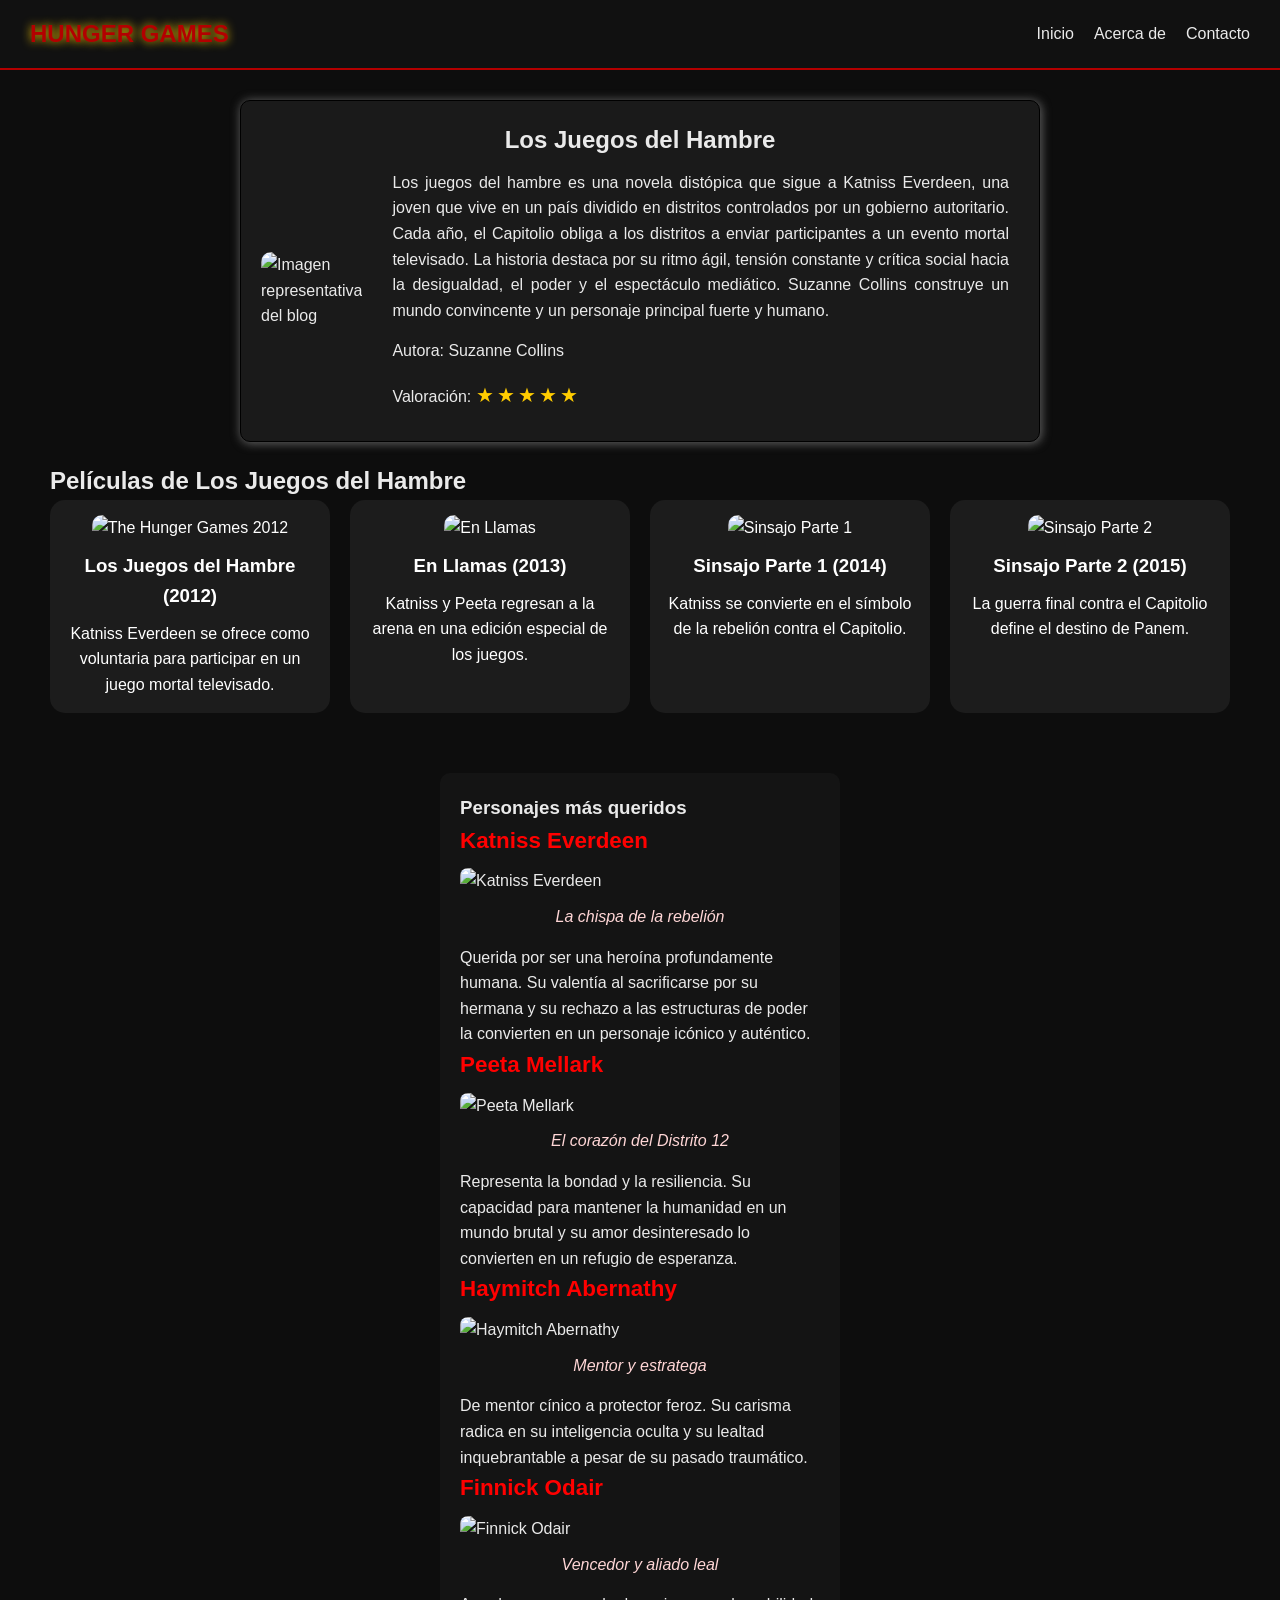
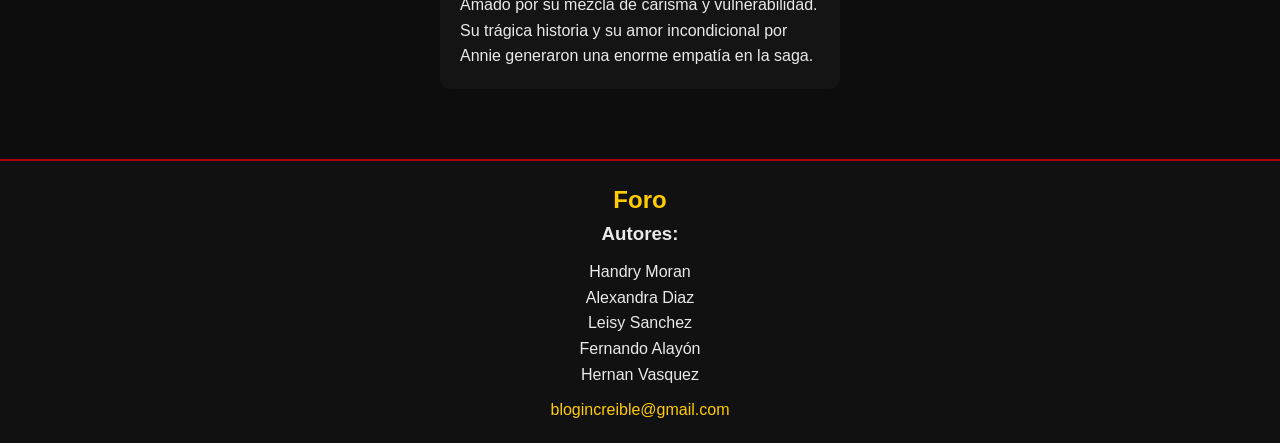
==== index.html @ aed4e3de "add" ====
<!doctype html>
<html lang="es">
  <head>
    <meta charset="UTF-8" />
    <meta name="viewport" content="width=device-width, initial-scale=1.0" />
    <title>Foro - Juegos del Hambre</title>
    <link rel="stylesheet" href="style.css">
    <link rel="stylesheet" href="style1.css">
</head>
<body>
    
 <header>
  <nav class="navbar">
    <h1>HUNGER GAMES</h1>
    <ul class="nav-links">
      <li><a href="index.html">Inicio</a></li>
      <li><a href="about.html">Acerca de</a></li>
      <li><a href="contacto.html">Contacto</a></li>
    </ul>
  </nav>
</header>

    <main>
      <section class="card-info-review">
        <h2>Los Juegos del Hambre</h2>
        <div class="card-review">
          <figure>
            <img
              src="img/HungerGames7.jpg"
              alt="Imagen representativa del blog"
            />
          </figure>
          <div class="review-info">
            <p>
              Los juegos del hambre es una novela distópica que sigue a Katniss
              Everdeen, una joven que vive en un país dividido en distritos
              controlados por un gobierno autoritario. Cada año, el Capitolio
              obliga a los distritos a enviar participantes a un evento mortal
              televisado. La historia destaca por su ritmo ágil, tensión
              constante y crítica social hacia la desigualdad, el poder y el
              espectáculo mediático. Suzanne Collins construye un mundo
              convincente y un personaje principal fuerte y humano.
            </p>
            <p>Autora: Suzanne Collins</p>
            <p>
              Valoración:
              <span class="Stars" style="--rating: 5.0"></span>
            </p>
          </div>
        </div>
      </section>

        <section class="movies-container">
    <h2>Películas de Los Juegos del Hambre</h2>

    <div class="cards">

        <article class="card">
            <img src="img/img1.jpg" alt="The Hunger Games 2012">
            <h3>Los Juegos del Hambre (2012)</h3>
            <p>Katniss Everdeen se ofrece como voluntaria para participar en un juego mortal televisado.</p>
        </article>

        <article class="card">
            <img src="img/img2.jpg" alt="En Llamas">
            <h3>En Llamas (2013)</h3>
            <p>Katniss y Peeta regresan a la arena en una edición especial de los juegos.</p>
        </article>

        <article class="card">
            <img src="img/img3.jpg" alt="Sinsajo Parte 1">
            <h3>Sinsajo Parte 1 (2014)</h3>
            <p>Katniss se convierte en el símbolo de la rebelión contra el Capitolio.</p>
        </article>

        <article class="card">
            <img src="img/img4.jpg" alt="Sinsajo Parte 2">
            <h3>Sinsajo Parte 2 (2015)</h3>
            <p>La guerra final contra el Capitolio define el destino de Panem.</p>
        </article>

    </div>
</section>
      
    <section class="extra-container">
            <aside class="sidebar">
                <h3>Personajes más queridos</h3>

                <article class="extra-article">
                    <h4>Katniss Everdeen</h4>
                    <figure>
                        <img src="img/katniss.jpg" alt="Katniss Everdeen">
                        <figcaption>La chispa de la rebelión</figcaption>
                    </figure>
                    <p>
                        Querida por ser una heroína profundamente humana. Su valentía al sacrificarse por su hermana y su rechazo a las estructuras de poder la convierten en un personaje icónico y auténtico.
                    </p>
                </article>

                <article class="extra-article">
                    <h4>Peeta Mellark</h4>
                    <figure>
                        <img src="img/peeta.jpg" alt="Peeta Mellark">
                        <figcaption>El corazón del Distrito 12</figcaption>
                    </figure>
                    <p>
                        Representa la bondad y la resiliencia. Su capacidad para mantener la humanidad en un mundo brutal y su amor desinteresado lo convierten en un refugio de esperanza.
                    </p>
                </article>

                <article class="extra-article">
                    <h4>Haymitch Abernathy</h4>
                    <figure>
                        <img src="img/haymitch.jpg" alt="Haymitch Abernathy">
                        <figcaption>Mentor y estratega</figcaption>
                    </figure>
                    <p>
                        De mentor cínico a protector feroz. Su carisma radica en su inteligencia oculta y su lealtad inquebrantable a pesar de su pasado traumático.
                    </p>
                </article>

                <article class="extra-article">
                    <h4>Finnick Odair</h4>
                    <figure>
                        <img src="img/finnick.jpg" alt="Finnick Odair">
                        <figcaption>Vencedor y aliado leal</figcaption>
                    </figure>
                    <p>
                        Amado por su mezcla de carisma y vulnerabilidad. Su trágica historia y su amor incondicional por Annie generaron una enorme empatía en la saga.
                    </p>
                </article>

            </aside>
        </section>
    </main>

    <footer>
      <h2>Foro</h2>
      <section class="authors">
        <h3>Autores:</h3>
        <ul>
          <li>Handry Moran</li>
          <li>Alexandra Diaz</li>
          <li>Leisy Sanchez</li>
          <li>Fernando Alayón</li>
          <li>Hernan Vasquez</li>
        </ul>
        <p>
          <a href="mailto:blogincreible@gmail.com">blogincreible@gmail.com</a>
        </p>
      </section>
    </footer>
  </body>
</html>
---- style.css ----
* {
  margin: 0;
  padding: 0;
  box-sizing: border-box;
}

body {
  font-family: Arial, sans-serif;
  background: #0d0d0d;
  color: #eaeaea;
  line-height: 1.6;
}

.navbar {
  display: flex;
  justify-content: space-between;
  align-items: center;
  padding: 15px 30px;
  background: #111;
  border-bottom: 2px solid #b30000;
}

.navbar h1 {
  color: #b30000;
  text-shadow: 0 0 10px #ffcc00;
}

.nav-links {
  display: flex;
  list-style: none;
  gap: 20px;
}

.nav-links a {
  text-decoration: none;
  color: #eaeaea;
  transition: 0.3s;
}

.nav-links a:hover {
  color: #ffcc00;
}

main {
  padding: 30px;
}

.movies-container {
  padding: 20px;
}

.cards {
  display: grid;
  grid-template-columns: repeat(4, 1fr);
  gap: 20px;
}

.card {
  background: #1c1c1c;
  color: white;
  border-radius: 15px;
  padding: 15px;
  text-align: center;
  transition: transform 0.3s;
}

.card:hover {
  transform: scale(1.05);
}

.card img {
  width: 100%;
  border-radius: 10px;
}

.card h3 {
  margin: 10px 0;
}

.extra-container {
  margin-top: 40px;
  display: flex;
  justify-content: center;
}

.sidebar {
  max-width: 400px;
  background: #141414;
  padding: 20px;
  border-radius: 10px;
}

.extra-article img {
  width: 100%;
  border-radius: 10px;
  margin: 10px 0;
}

.about-hero {
  background: linear-gradient(
    135deg,
    rgba(179, 0, 0, 0.92),
    rgba(22, 22, 22, 0.96)
  );
  padding: 45px 30px;
  border-radius: 18px;
  margin-bottom: 30px;
  box-shadow: 0 14px 40px rgba(0, 0, 0, 0.35);
}

.about-hero h2 {
  font-size: clamp(2rem, 2.6vw, 3rem);
  margin-bottom: 15px;
}

.about-hero p {
  max-width: 760px;
  color: #f2f2f2;
}

.about-section {
  display: grid;
  grid-template-columns: repeat(auto-fit, minmax(260px, 1fr));
  gap: 20px;
  margin-bottom: 30px;
}

.about-card {
  background: #121212;
  border: 1px solid rgba(255, 204, 0, 0.12);
  padding: 25px;
  border-radius: 16px;
}

.about-card.full-width {
  grid-column: 1 / -1;
}

.about-card h3 {
  margin-bottom: 14px;
  color: #ffcc00;
}

.about-card p,
.about-card li {
  color: #dcdcdc;
  line-height: 1.7;
}

.about-list {
  list-style: none;
  display: grid;
  gap: 12px;
  padding: 0;
}

.about-list li {
  background: #1b1b1b;
  padding: 14px 16px;
  border-radius: 12px;
  border: 1px solid rgba(255, 255, 255, 0.06);
}

.team-section {
  margin-bottom: 30px;
}

.team-grid {
  display: grid;
  gap: 20px;
  grid-template-columns: repeat(auto-fit, minmax(200px, 1fr));
}

.team-card {
  background: #141414;
  border-radius: 16px;
  padding: 24px;
  border: 1px solid rgba(255, 204, 0, 0.14);
  transition:
    transform 0.25s ease,
    background 0.25s ease;
}

.team-card:hover {
  transform: translateY(-4px);
  background: #1f1f1f;
}

.team-card h4 {
  margin-bottom: 10px;
}

.team-card p {
  color: #c8c8c8;
}

footer {
  margin-top: 40px;
  background: #111;
  padding: 20px;
  text-align: center;
  border-top: 2px solid #b30000;
}

footer h2 {
  color: #ffcc00;
}

footer ul {
  list-style: none;
  margin: 10px 0;
}

footer a {
  color: #ffcc00;
  text-decoration: none;
}

@media (max-width: 768px) {
    .cards {
        grid-template-columns: 1fr;
    }
}
.SocialMedias ul {
  list-style: none;
  display: flex;
  justify-content: center;
  gap: 20px;
}

.SocialMedias a {
  color: #eaeaea;
  display: inline-flex;
  transition: 0.3s;
}

.SocialMedias svg {
  width: 30px;
  height: 30px;
}

.SocialMedias a:hover {
  color: #ffcc00;
  transform: scale(1.2);
}

.mapa {
  background: #141414;
  padding: 20px;
  border-radius: 10px;
}

.mapa iframe {
  border-radius: 10px;
  margin-top: 10px;
  border: 2px solid yellow;
}

.who {
  max-width: 600px;
  margin: 20px auto;
  padding: 20px;
  border-radius: 12px;
  font-family: Arial, sans-serif;
}

.AboutUs {
  background: #f5f7fa;
  text-align: center;
  box-shadow: 0 2px 8px rgba(0, 0, 0, 0.1);
}

.AboutUs h2 {
  margin-bottom: 10px;
  color: #333;
}

.AboutUs p {
  color: #555;
}

.authorsSection {
  background: #ffffff;
  box-shadow: 0 2px 8px rgba(0, 0, 0, 0.1);
}

.authorsSection h3 {
  text-align: center;
  margin-bottom: 15px;
  color: #333;
}

.authorsSection ul {
  list-style: none;
}

.authorsSection li {
  background: #f0f0f0;
  margin: 8px 0;
  padding: 10px;
  border-radius: 8px;
  text-align: center;
  transition: 0.3s;
  color: #0d0d0d;
}

.authorsSection li:hover {
  background: #242424;
  cursor: pointer;
  color: #ffffff;
}

/* --- Estilos para la sección de Personajes --- */

.characters-section {
    margin-top: 30px;
    border-top: 2px solid #708250; 
    padding-top: 20px;
}

.extra-article img {
    width: 100%; /* Para que la imagen ocupe todo el ancho del contenedor */
    max-width: 400px; 
    height: auto;
    border-radius: 8px; 
    display: block;
    margin: 10px auto;
}

figcaption {
    text-align: center;
    font-style: italic;
    color: #ffd6d6;
    margin-bottom: 15px;
}

.extra-article h4 {
    color: #ff0000; 
    font-size: 1.4rem;
    margin-bottom: 10px;
}

/* NAVBAR SIN JS */

.menu-icon {
  display: none;
  font-size: 26px;
  cursor: pointer;
  color: #ffcc00;
}

#menu-toggle {
  display: none;
}

/* LAYOUT PRINCIPAL */

.main-layout {
  display: grid;
  grid-template-columns: 3fr 1fr;
  gap: 30px;
  padding: 30px;
}

/* FIX CARDS RESPONSIVE (sin romper tu estilo) */

.cards {
  grid-template-columns: repeat(auto-fit, minmax(250px, 1fr));
}

/* MEJORA VISUAL SUAVE (respeta tu diseño) */

.card,
.team-card,
.about-card {
  transition: all 0.25s ease;
}

.card:hover,
.team-card:hover,
.about-card:hover {
  transform: translateY(-6px);
  box-shadow: 0 10px 25px rgba(0,0,0,0.5);
}

/* REVIEW MÁS PRO SIN CAMBIAR TU BASE */

.card-review {
  align-items: center;
}

.card-review img {
  max-width: 260px;
  object-fit: cover;
}

/* SIDEBAR */

.sidebar {
  position: sticky;
  top: 90px;
}

/* RESPONSIVE */

@media (max-width: 900px) {
  .main-layout {
    grid-template-columns: 1fr;
  }

  .sidebar {
    position: static;
  }
}

@media (max-width: 768px) {

  .menu-icon {
    display: block;
  }

  .nav-links {
    position: absolute;
    top: 70px;
    left: 0;
    width: 100%;
    background: #111;
    flex-direction: column;
    align-items: center;
    padding: 20px 0;

    transform: translateY(-200%);
    transition: 0.3s;
  }

  #menu-toggle:checked + .menu-icon + .nav-links {
    transform: translateY(0);
  }

  .card-review {
    flex-direction: column;
    text-align: center;
  }

  .card-review img {
    max-width: 100%;
  }
}
---- style1.css ----
.card-info-review {
  max-width: 800px;
  margin: auto;
  background: #1a1a1a;
  padding: 20px;
  border-radius: 10px;
  display: flex;
  flex-direction: column;
  align-items: center;
  box-shadow: 1px 1px 10px 1px #5c5c5c;
  border: #000 1px solid;
}

.card-review img {
  width: 100%;
  border-radius: 10px;
}

.card-review p {
  text-align: justify;
  padding: 0px 10px;
}

.card-review {
  padding: 10px 0px;
  display: flex;
  gap: 20px;
  justify-content: center;
  align-items: center;
}

.review-info {
  display: flex;
  flex-direction: column;
  gap: 15px;
}

:root {
  --star-size: 20px;
  --star-color: #fff;
  --star-background: #fc0;
}

.Stars {
  --percent: calc(var(--rating) / 5 * 100%);
  display: inline-block;
  font-size: var(--star-size);
  font-family: Times;
}

.Stars::before {
  content: "★★★★★";
  letter-spacing: 3px;
  background: linear-gradient(
    90deg,
    var(--star-background) var(--percent),
    var(--star-color) var(--percent)
  );
  -webkit-background-clip: text;
  -webkit-text-fill-color: transparent;
}
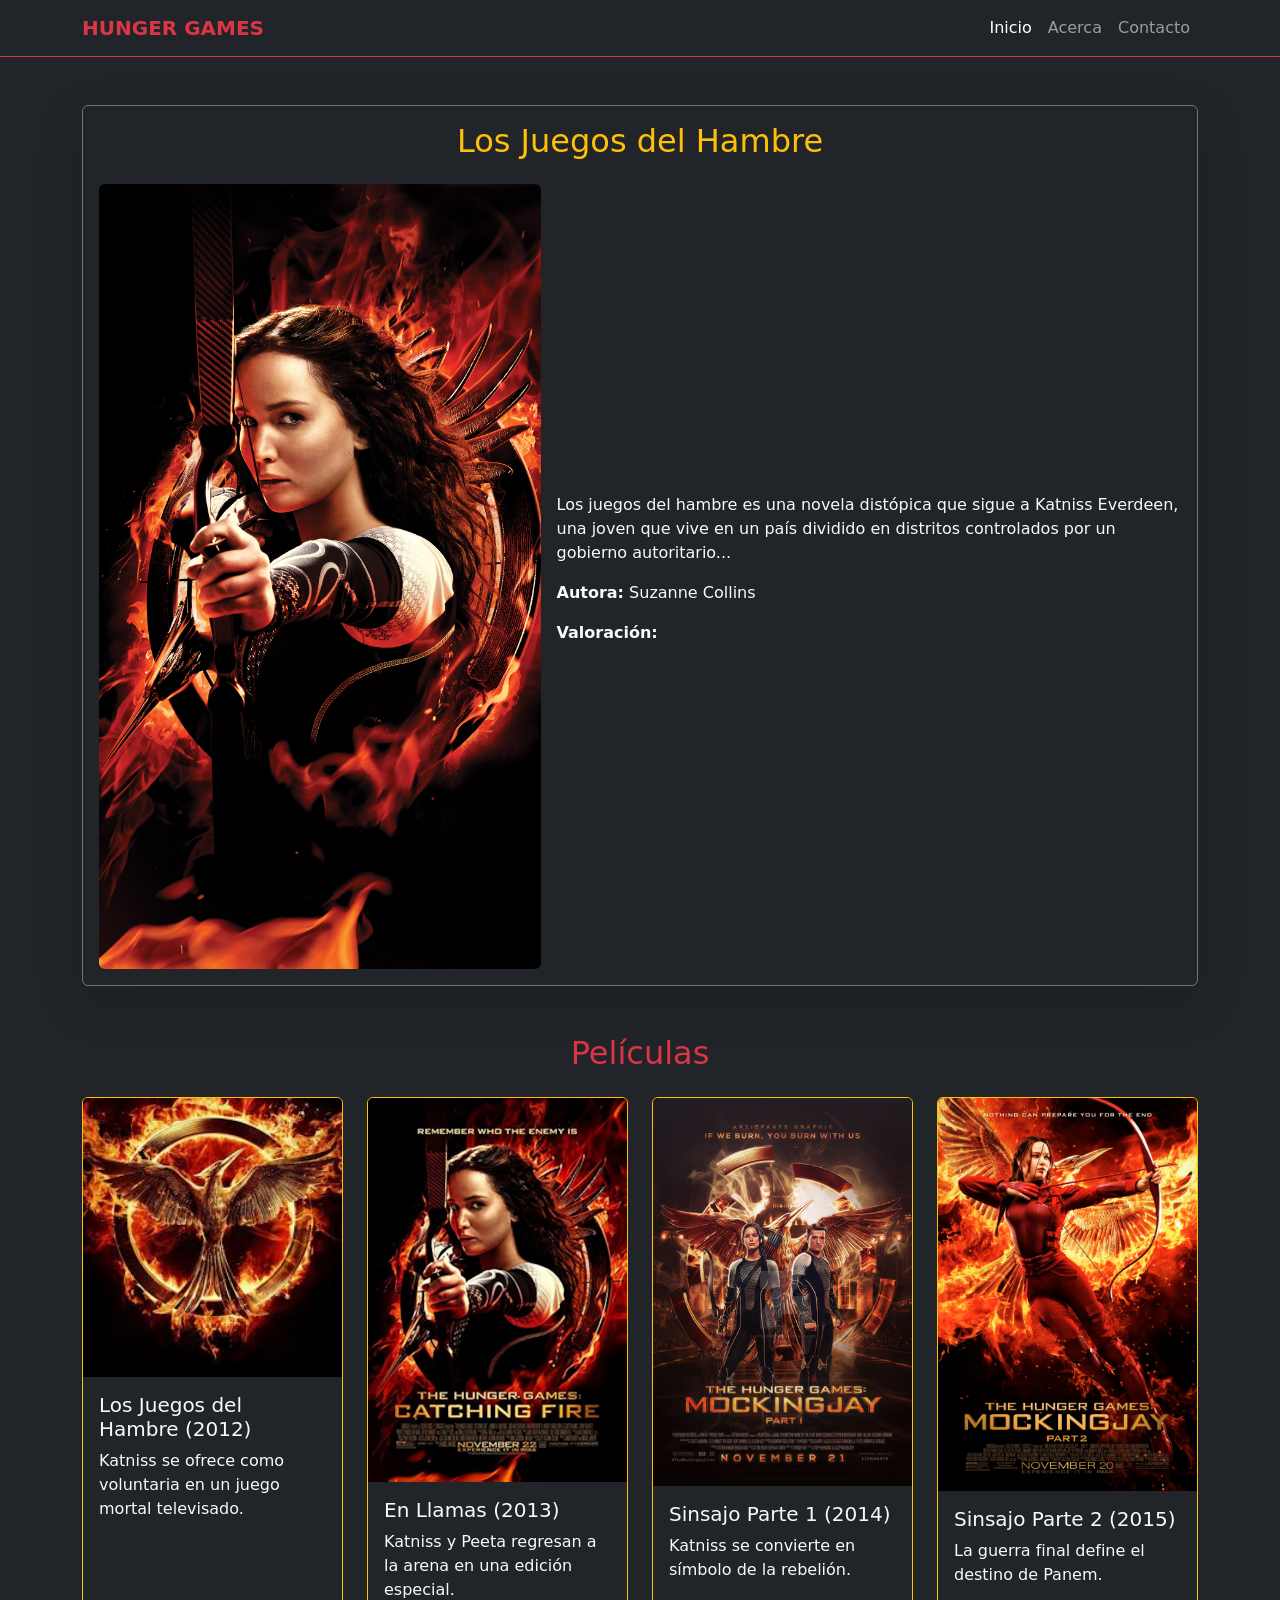
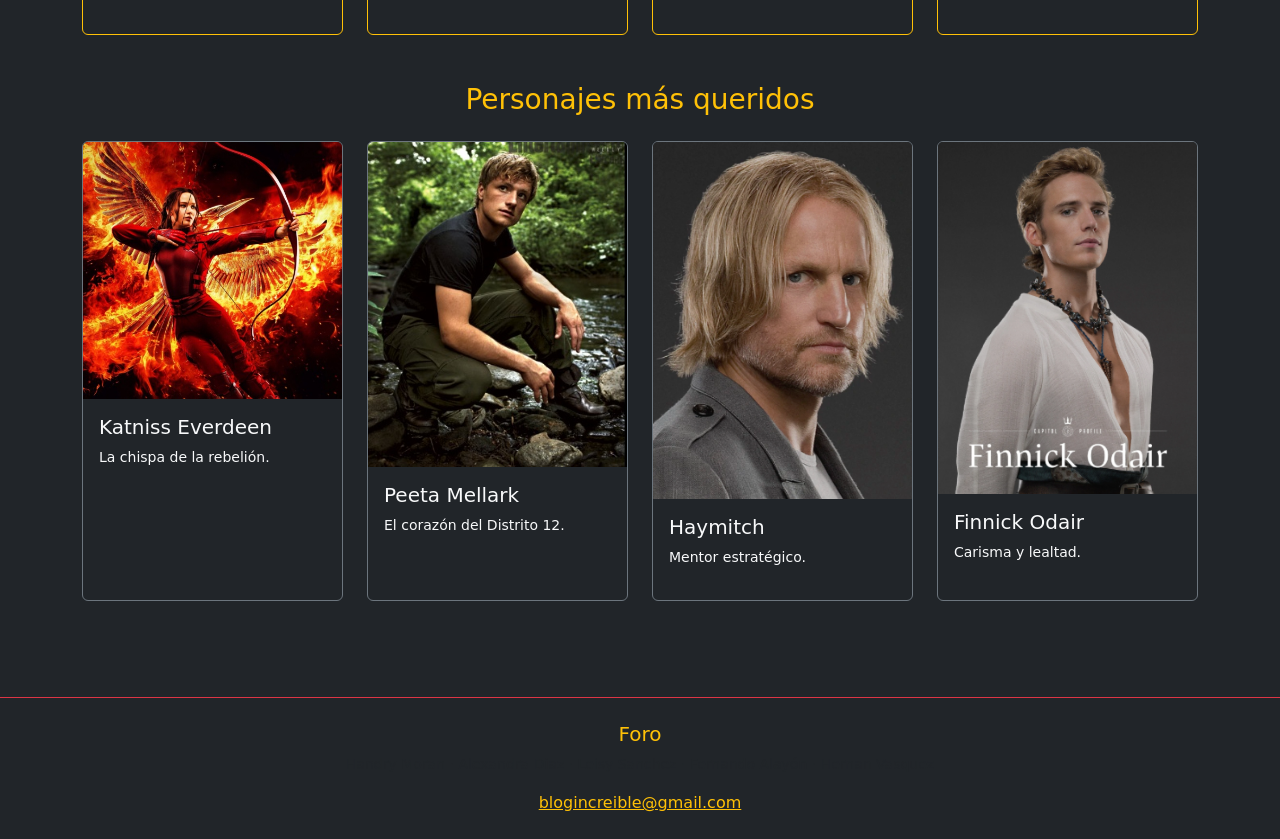
==== commit 466f7cb3: "update and add bootstrap class and styles" ====
--- a/index.html
+++ b/index.html
@@ -1,154 +1,178 @@
-<!doctype html>
+<!DOCTYPE html>
 <html lang="es">
-  <head>
-    <meta charset="UTF-8" />
-    <meta name="viewport" content="width=device-width, initial-scale=1.0" />
-    <title>Foro - Juegos del Hambre</title>
-    <link rel="stylesheet" href="style.css">
-    <link rel="stylesheet" href="style1.css">
+<head>
+  <meta charset="UTF-8">
+  <meta name="viewport" content="width=device-width, initial-scale=1.0">
+  <title>Foro - Juegos del Hambre</title>
+
+  <link href="https://cdn.jsdelivr.net/npm/bootstrap@5.3.3/dist/css/bootstrap.min.css" rel="stylesheet">
+
+  <link rel="stylesheet" href="style1.css">
 </head>
-<body>
-    
- <header>
-  <nav class="navbar">
-    <h1>HUNGER GAMES</h1>
-    <ul class="nav-links">
-      <li><a href="index.html">Inicio</a></li>
-      <li><a href="about.html">Acerca de</a></li>
-      <li><a href="contacto.html">Contacto</a></li>
-    </ul>
+
+<body class="bg-dark text-light">
+
+  <nav class="navbar navbar-expand-lg navbar-dark bg-dark border-bottom border-danger">
+    <div class="container">
+      <a class="navbar-brand text-danger fw-bold" href="#">HUNGER GAMES</a>
+
+      <button class="navbar-toggler" type="button" data-bs-toggle="collapse" data-bs-target="#menu">
+        <span class="navbar-toggler-icon"></span>
+      </button>
+
+      <div class="collapse navbar-collapse" id="menu">
+        <ul class="navbar-nav ms-auto">
+          <li class="nav-item"><a class="nav-link active" href="index.html">Inicio</a></li>
+          <li class="nav-item"><a class="nav-link" href="about.html">Acerca</a></li>
+          <li class="nav-item"><a class="nav-link" href="contacto.html">Contacto</a></li>
+        </ul>
+      </div>
+    </div>
   </nav>
-</header>
 
-    <main>
-      <section class="card-info-review">
-        <h2>Los Juegos del Hambre</h2>
-        <div class="card-review">
-          <figure>
-            <img
-              src="img/HungerGames7.jpg"
-              alt="Imagen representativa del blog"
-            />
-          </figure>
-          <div class="review-info">
+  <main class="container py-5">
+
+    <section class="mb-5">
+      <div class="card bg-dark text-light border-secondary shadow-lg p-3">
+        <h2 class="text-warning text-center mb-4">Los Juegos del Hambre</h2>
+
+        <div class="row g-3 align-items-center">
+
+          <div class="col-md-5">
+            <img src="img/HungerGames7.jpg" class="img-fluid rounded">
+          </div>
+
+          <div class="col-md-7">
             <p>
               Los juegos del hambre es una novela distópica que sigue a Katniss
               Everdeen, una joven que vive en un país dividido en distritos
-              controlados por un gobierno autoritario. Cada año, el Capitolio
-              obliga a los distritos a enviar participantes a un evento mortal
-              televisado. La historia destaca por su ritmo ágil, tensión
-              constante y crítica social hacia la desigualdad, el poder y el
-              espectáculo mediático. Suzanne Collins construye un mundo
-              convincente y un personaje principal fuerte y humano.
+              controlados por un gobierno autoritario...
             </p>
-            <p>Autora: Suzanne Collins</p>
+
+            <p><strong>Autora:</strong> Suzanne Collins</p>
+
             <p>
-              Valoración:
+              <strong>Valoración:</strong>
               <span class="Stars" style="--rating: 5.0"></span>
             </p>
           </div>
+
         </div>
-      </section>
+      </div>
+    </section>
 
-        <section class="movies-container">
-    <h2>Películas de Los Juegos del Hambre</h2>
+  
+    <section class="mb-5">
+      <h2 class="text-center text-danger mb-4">Películas</h2>
 
-    <div class="cards">
+      <div class="row g-4">
 
-        <article class="card">
-            <img src="img/img1.jpg" alt="The Hunger Games 2012">
-            <h3>Los Juegos del Hambre (2012)</h3>
-            <p>Katniss Everdeen se ofrece como voluntaria para participar en un juego mortal televisado.</p>
-        </article>
+        <div class="col-md-6 col-lg-3">
+          <div class="card bg-dark text-light h-100 border-warning">
+            <img src="img/img1.jpg" class="card-img-top">
+            <div class="card-body">
+              <h5>Los Juegos del Hambre (2012)</h5>
+              <p>Katniss se ofrece como voluntaria en un juego mortal televisado.</p>
+            </div>
+          </div>
+        </div>
 
-        <article class="card">
-            <img src="img/img2.jpg" alt="En Llamas">
-            <h3>En Llamas (2013)</h3>
-            <p>Katniss y Peeta regresan a la arena en una edición especial de los juegos.</p>
-        </article>
+        <div class="col-md-6 col-lg-3">
+          <div class="card bg-dark text-light h-100 border-warning">
+            <img src="img/img2.jpg" class="card-img-top">
+            <div class="card-body">
+              <h5>En Llamas (2013)</h5>
+              <p>Katniss y Peeta regresan a la arena en una edición especial.</p>
+            </div>
+          </div>
+        </div>
 
-        <article class="card">
-            <img src="img/img3.jpg" alt="Sinsajo Parte 1">
-            <h3>Sinsajo Parte 1 (2014)</h3>
-            <p>Katniss se convierte en el símbolo de la rebelión contra el Capitolio.</p>
-        </article>
+        <div class="col-md-6 col-lg-3">
+          <div class="card bg-dark text-light h-100 border-warning">
+            <img src="img/img3.jpg" class="card-img-top">
+            <div class="card-body">
+              <h5>Sinsajo Parte 1 (2014)</h5>
+              <p>Katniss se convierte en símbolo de la rebelión.</p>
+            </div>
+          </div>
+        </div>
 
-        <article class="card">
-            <img src="img/img4.jpg" alt="Sinsajo Parte 2">
-            <h3>Sinsajo Parte 2 (2015)</h3>
-            <p>La guerra final contra el Capitolio define el destino de Panem.</p>
-        </article>
+        <div class="col-md-6 col-lg-3">
+          <div class="card bg-dark text-light h-100 border-warning">
+            <img src="img/img4.jpg" class="card-img-top">
+            <div class="card-body">
+              <h5>Sinsajo Parte 2 (2015)</h5>
+              <p>La guerra final define el destino de Panem.</p>
+            </div>
+          </div>
+        </div>
 
-    </div>
-</section>
-      
-    <section class="extra-container">
-            <aside class="sidebar">
-                <h3>Personajes más queridos</h3>
+      </div>
+    </section>
 
-                <article class="extra-article">
-                    <h4>Katniss Everdeen</h4>
-                    <figure>
-                        <img src="img/katniss.jpg" alt="Katniss Everdeen">
-                        <figcaption>La chispa de la rebelión</figcaption>
-                    </figure>
-                    <p>
-                        Querida por ser una heroína profundamente humana. Su valentía al sacrificarse por su hermana y su rechazo a las estructuras de poder la convierten en un personaje icónico y auténtico.
-                    </p>
-                </article>
+    <section>
+      <h3 class="text-center text-warning mb-4">Personajes más queridos</h3>
 
-                <article class="extra-article">
-                    <h4>Peeta Mellark</h4>
-                    <figure>
-                        <img src="img/peeta.jpg" alt="Peeta Mellark">
-                        <figcaption>El corazón del Distrito 12</figcaption>
-                    </figure>
-                    <p>
-                        Representa la bondad y la resiliencia. Su capacidad para mantener la humanidad en un mundo brutal y su amor desinteresado lo convierten en un refugio de esperanza.
-                    </p>
-                </article>
+      <div class="row g-4">
+        <div class="col-md-6 col-lg-3">
+          <div class="card bg-dark text-light h-100 border-secondary">
+            <img src="img/katniss.jpg" class="card-img-top">
+            <div class="card-body">
+              <h5>Katniss Everdeen</h5>
+              <p class="small">La chispa de la rebelión.</p>
+            </div>
+          </div>
+        </div>
 
-                <article class="extra-article">
-                    <h4>Haymitch Abernathy</h4>
-                    <figure>
-                        <img src="img/haymitch.jpg" alt="Haymitch Abernathy">
-                        <figcaption>Mentor y estratega</figcaption>
-                    </figure>
-                    <p>
-                        De mentor cínico a protector feroz. Su carisma radica en su inteligencia oculta y su lealtad inquebrantable a pesar de su pasado traumático.
-                    </p>
-                </article>
+        <div class="col-md-6 col-lg-3">
+          <div class="card bg-dark text-light h-100 border-secondary">
+            <img src="img/peeta.jpg" class="card-img-top">
+            <div class="card-body">
+              <h5>Peeta Mellark</h5>
+              <p class="small">El corazón del Distrito 12.</p>
+            </div>
+          </div>
+        </div>
 
-                <article class="extra-article">
-                    <h4>Finnick Odair</h4>
-                    <figure>
-                        <img src="img/finnick.jpg" alt="Finnick Odair">
-                        <figcaption>Vencedor y aliado leal</figcaption>
-                    </figure>
-                    <p>
-                        Amado por su mezcla de carisma y vulnerabilidad. Su trágica historia y su amor incondicional por Annie generaron una enorme empatía en la saga.
-                    </p>
-                </article>
+        <div class="col-md-6 col-lg-3">
+          <div class="card bg-dark text-light h-100 border-secondary">
+            <img src="img/haymitch.jpg" class="card-img-top">
+            <div class="card-body">
+              <h5>Haymitch</h5>
+              <p class="small">Mentor estratégico.</p>
+            </div>
+          </div>
+        </div>
 
-            </aside>
-        </section>
-    </main>
+        <div class="col-md-6 col-lg-3">
+          <div class="card bg-dark text-light h-100 border-secondary">
+            <img src="img/finnick.jpg" class="card-img-top">
+            <div class="card-body">
+              <h5>Finnick Odair</h5>
+              <p class="small">Carisma y lealtad.</p>
+            </div>
+          </div>
+        </div>
 
-    <footer>
-      <h2>Foro</h2>
-      <section class="authors">
-        <h3>Autores:</h3>
-        <ul>
-          <li>Handry Moran</li>
-          <li>Alexandra Diaz</li>
-          <li>Leisy Sanchez</li>
-          <li>Fernando Alayón</li>
-          <li>Hernan Vasquez</li>
-        </ul>
-        <p>
-          <a href="mailto:blogincreible@gmail.com">blogincreible@gmail.com</a>
-        </p>
-      </section>
-    </footer>
-  </body>
-</html>
+      </div>
+    </section>
+
+  </main>
+
+
+  <footer class="bg-dark text-center text-light py-4 border-top border-danger mt-5">
+    <h5 class="text-warning">Foro</h5>
+
+    <p class="small text-muted">
+      Handry Moran · Alexandra Diaz · Leisy Sanchez · Fernando Alayón · Hernan Vasquez
+    </p>
+
+    <a href="mailto:blogincreible@gmail.com" class="text-warning">
+      blogincreible@gmail.com
+    </a>
+  </footer>
+
+  <script src="https://cdn.jsdelivr.net/npm/bootstrap@5.3.3/dist/js/bootstrap.bundle.min.js"></script>
+
+</body>
+</html>
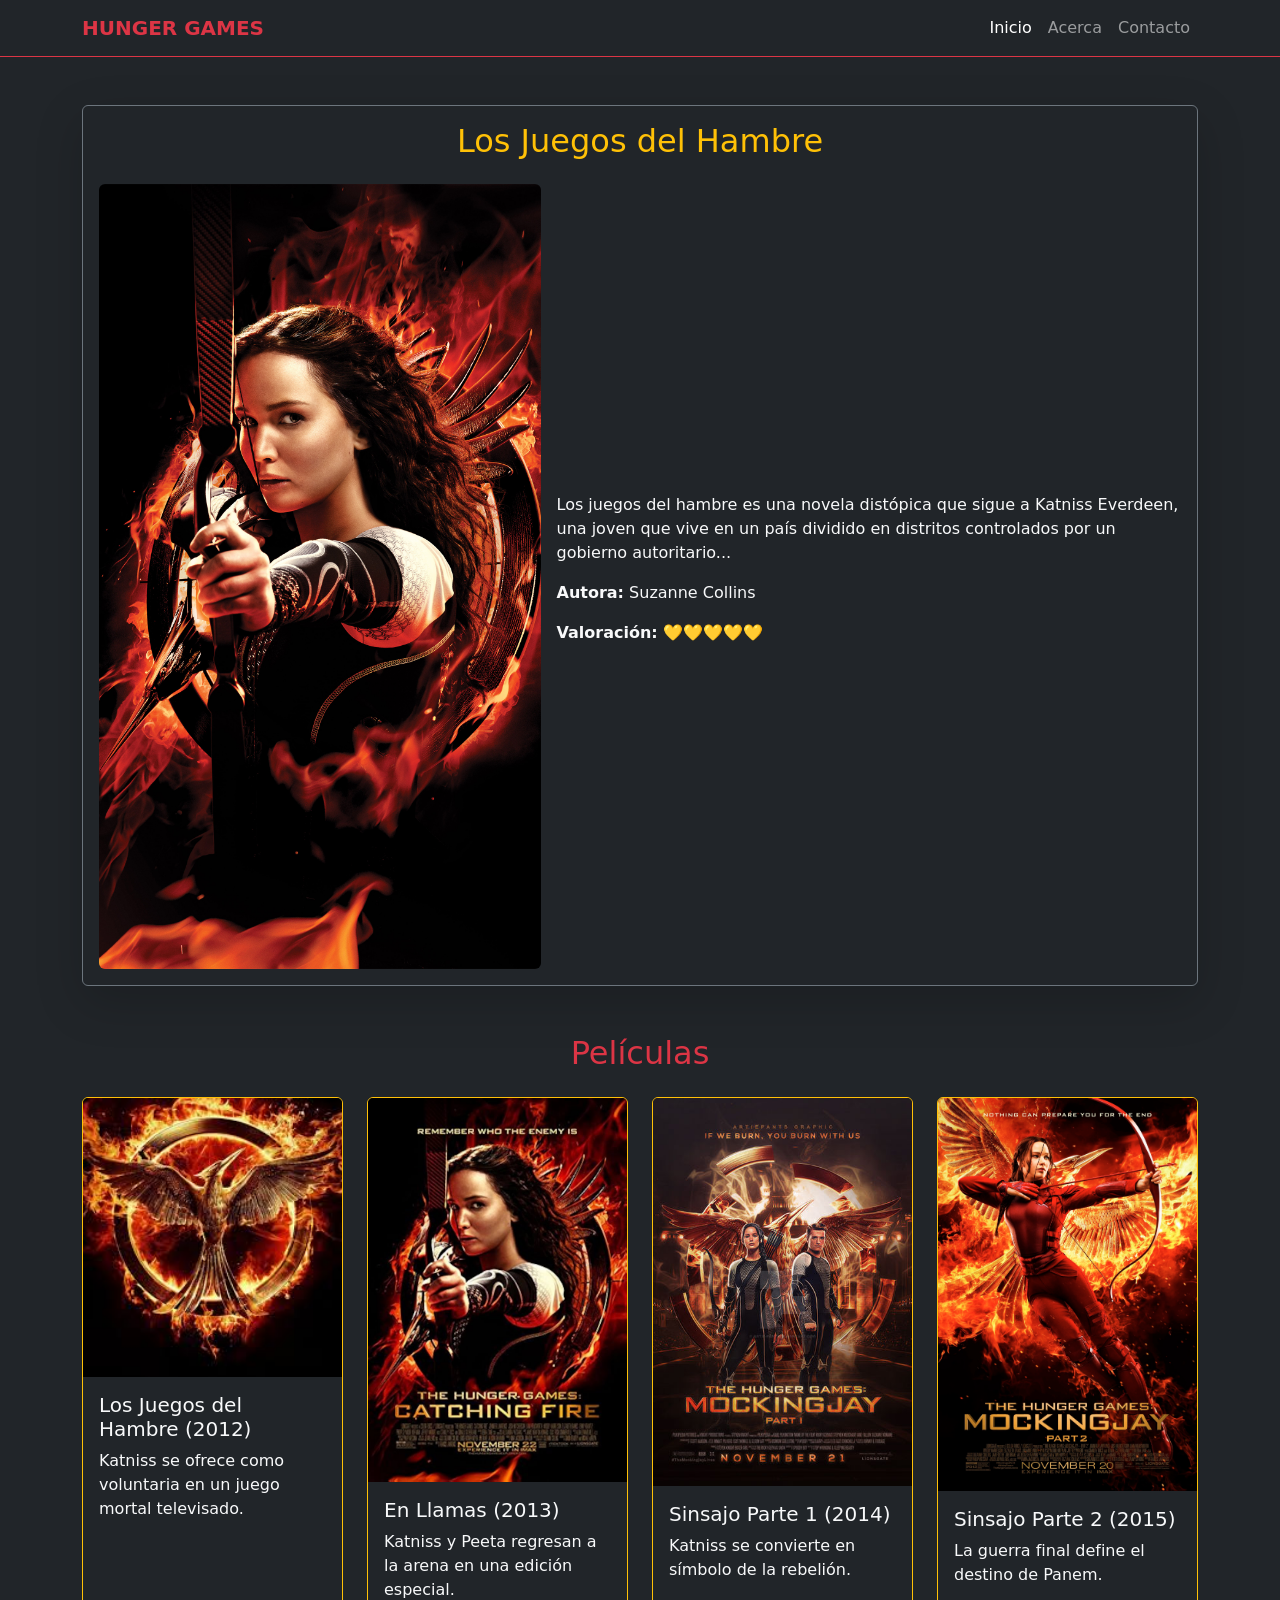
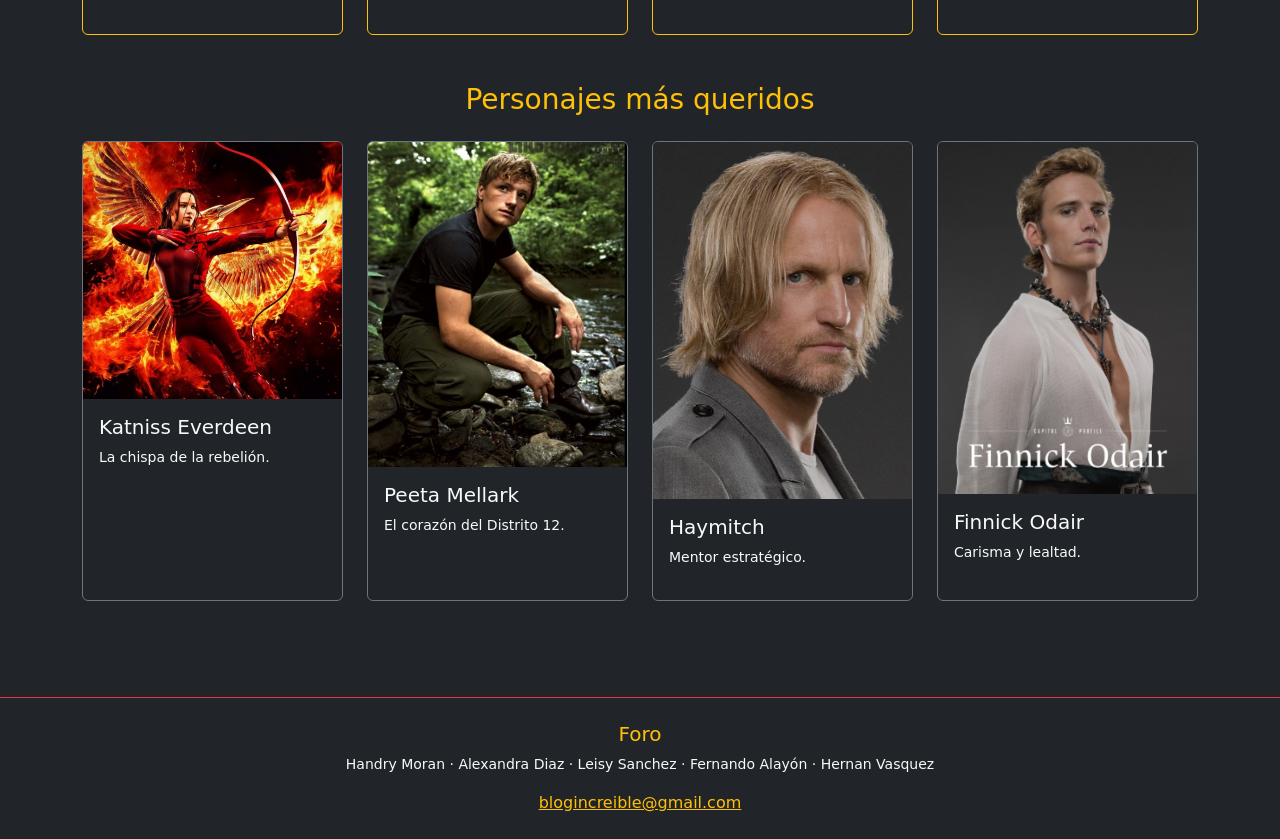
==== commit 03b12ab9: "update cards, navbar and footer using bootstrap" ====
--- a/index.html
+++ b/index.html
@@ -53,7 +53,7 @@
 
             <p>
               <strong>Valoración:</strong>
-              <span class="Stars" style="--rating: 5.0"></span>
+              <span class="Stars" style="--rating: 5.0">💛💛💛💛💛</span>
             </p>
           </div>
 
@@ -163,7 +163,7 @@
   <footer class="bg-dark text-center text-light py-4 border-top border-danger mt-5">
     <h5 class="text-warning">Foro</h5>
 
-    <p class="small text-muted">
+    <p class="small bg-dark text-light" >
       Handry Moran · Alexandra Diaz · Leisy Sanchez · Fernando Alayón · Hernan Vasquez
     </p>
 
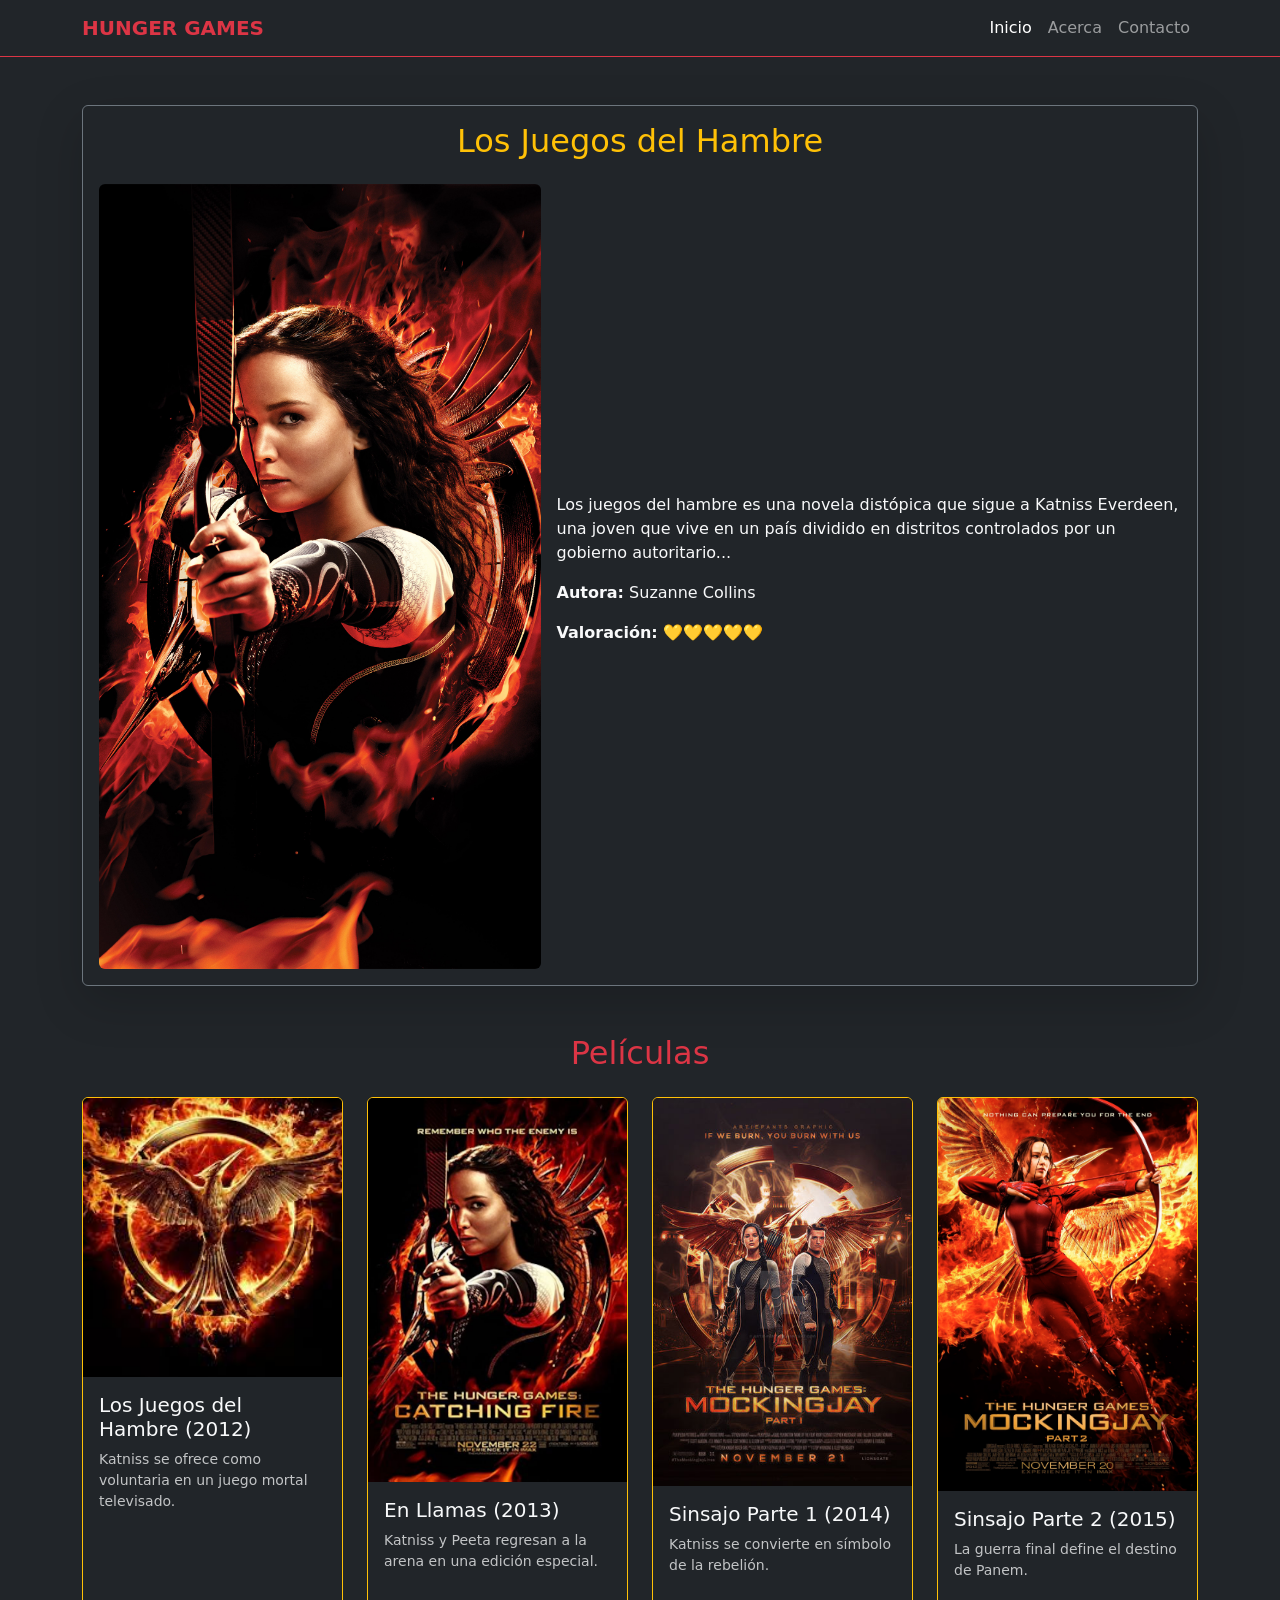
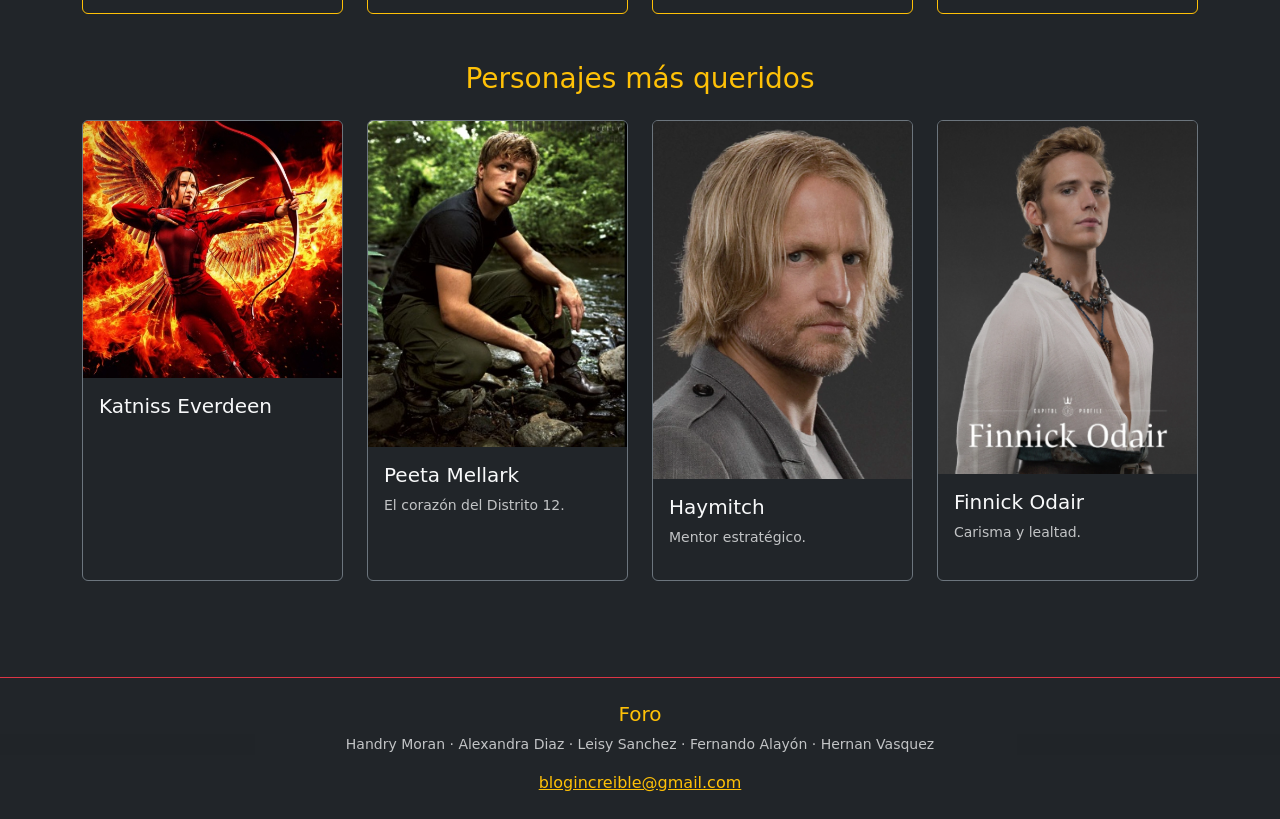
==== commit 5da2e42c: "fix invisible text using the fixed class of bootstrap" ====
--- a/index.html
+++ b/index.html
@@ -72,7 +72,7 @@
             <img src="img/img1.jpg" class="card-img-top">
             <div class="card-body">
               <h5>Los Juegos del Hambre (2012)</h5>
-              <p>Katniss se ofrece como voluntaria en un juego mortal televisado.</p>
+              <p class="small text-light opacity-75">Katniss se ofrece como voluntaria en un juego mortal televisado.</p>
             </div>
           </div>
         </div>
@@ -82,7 +82,7 @@
             <img src="img/img2.jpg" class="card-img-top">
             <div class="card-body">
               <h5>En Llamas (2013)</h5>
-              <p>Katniss y Peeta regresan a la arena en una edición especial.</p>
+              <p class="small text-light opacity-75">Katniss y Peeta regresan a la arena en una edición especial.</p>
             </div>
           </div>
         </div>
@@ -92,7 +92,7 @@
             <img src="img/img3.jpg" class="card-img-top">
             <div class="card-body">
               <h5>Sinsajo Parte 1 (2014)</h5>
-              <p>Katniss se convierte en símbolo de la rebelión.</p>
+              <p class="small text-light opacity-75">Katniss se convierte en símbolo de la rebelión.</p>
             </div>
           </div>
         </div>
@@ -102,7 +102,7 @@
             <img src="img/img4.jpg" class="card-img-top">
             <div class="card-body">
               <h5>Sinsajo Parte 2 (2015)</h5>
-              <p>La guerra final define el destino de Panem.</p>
+              <p class="small text-light opacity-75">La guerra final define el destino de Panem.</p>
             </div>
           </div>
         </div>
@@ -119,7 +119,7 @@
             <img src="img/katniss.jpg" class="card-img-top">
             <div class="card-body">
               <h5>Katniss Everdeen</h5>
-              <p class="small">La chispa de la rebelión.</p>
+              <p class="small text-light opacity-75">
             </div>
           </div>
         </div>
@@ -129,7 +129,7 @@
             <img src="img/peeta.jpg" class="card-img-top">
             <div class="card-body">
               <h5>Peeta Mellark</h5>
-              <p class="small">El corazón del Distrito 12.</p>
+              <p class="small text-light opacity-75">El corazón del Distrito 12.</p>
             </div>
           </div>
         </div>
@@ -139,7 +139,7 @@
             <img src="img/haymitch.jpg" class="card-img-top">
             <div class="card-body">
               <h5>Haymitch</h5>
-              <p class="small">Mentor estratégico.</p>
+              <p class="small text-light opacity-75">Mentor estratégico.</p>
             </div>
           </div>
         </div>
@@ -149,7 +149,7 @@
             <img src="img/finnick.jpg" class="card-img-top">
             <div class="card-body">
               <h5>Finnick Odair</h5>
-              <p class="small">Carisma y lealtad.</p>
+              <p class="small text-light opacity-75">Carisma y lealtad.</p>
             </div>
           </div>
         </div>
@@ -163,7 +163,7 @@
   <footer class="bg-dark text-center text-light py-4 border-top border-danger mt-5">
     <h5 class="text-warning">Foro</h5>
 
-    <p class="small bg-dark text-light" >
+    <p class="small bg-dark text-light opacity-75" >
       Handry Moran · Alexandra Diaz · Leisy Sanchez · Fernando Alayón · Hernan Vasquez
     </p>
 
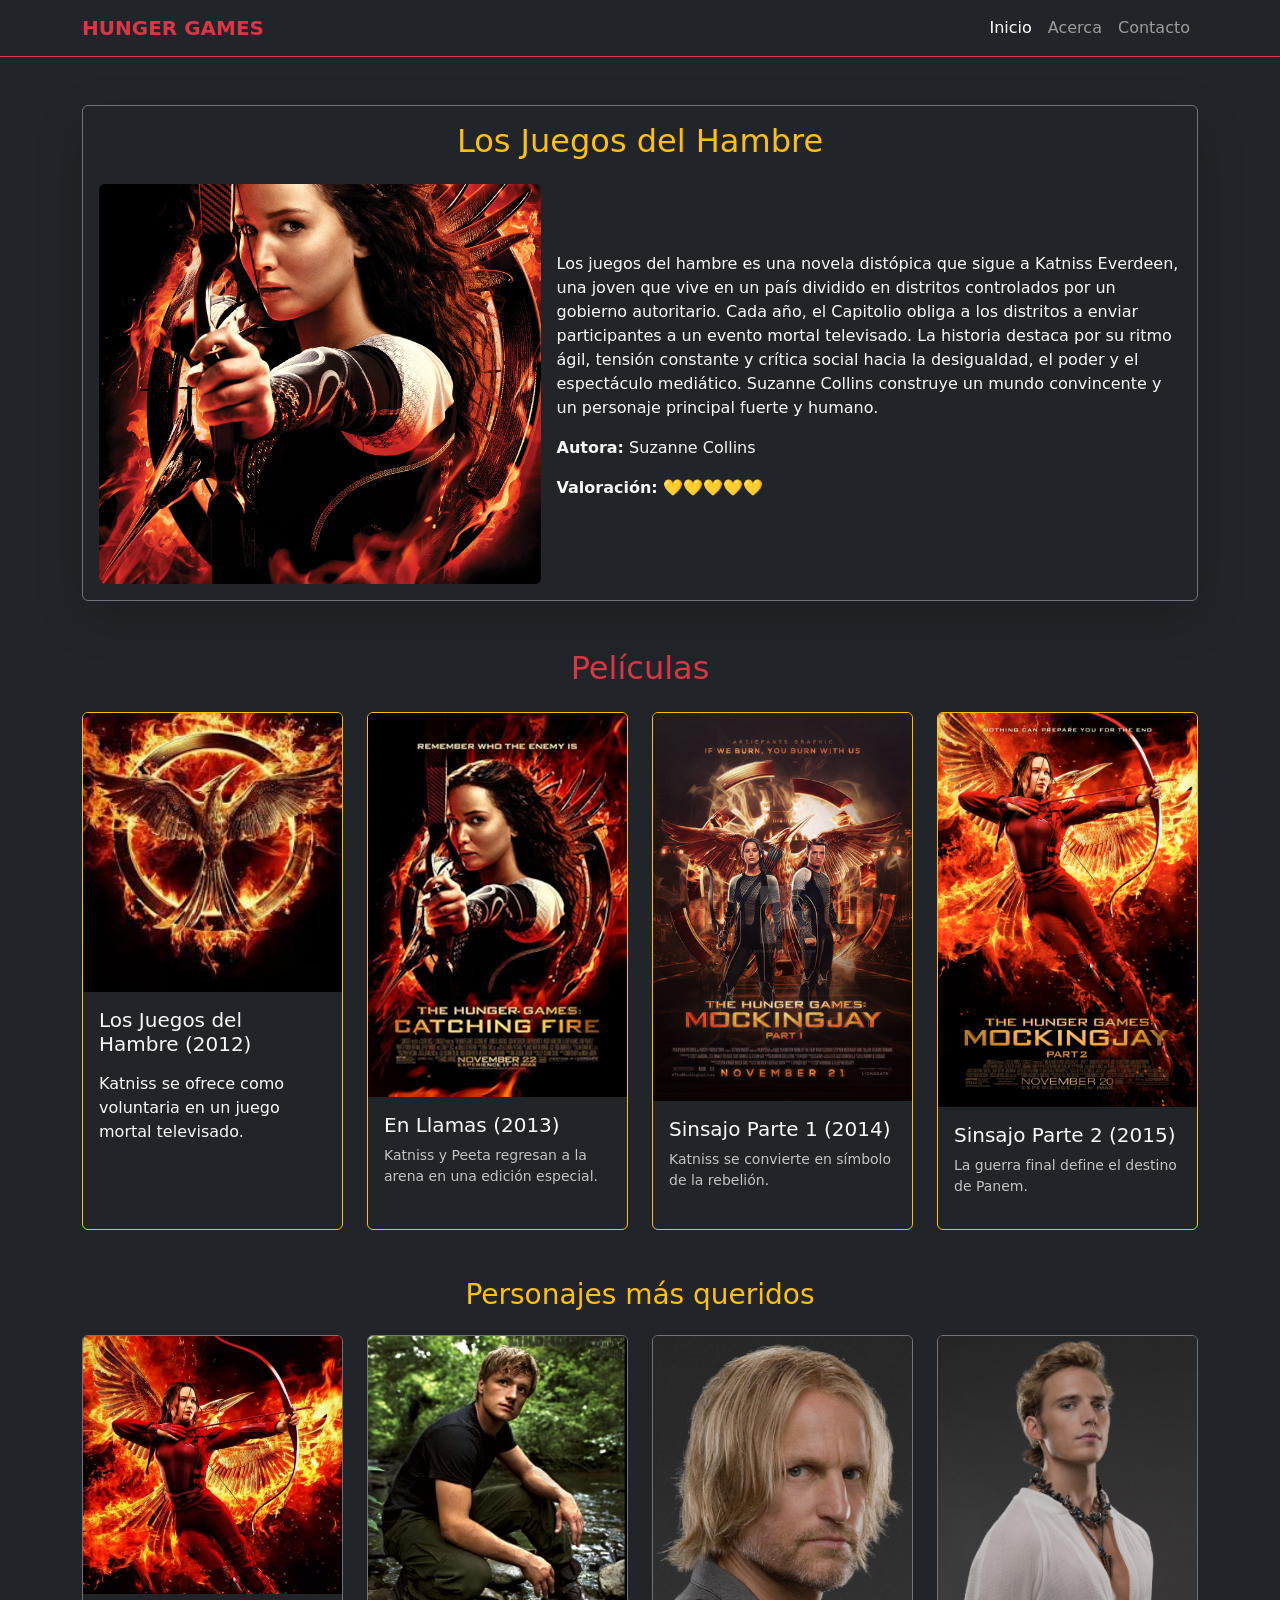
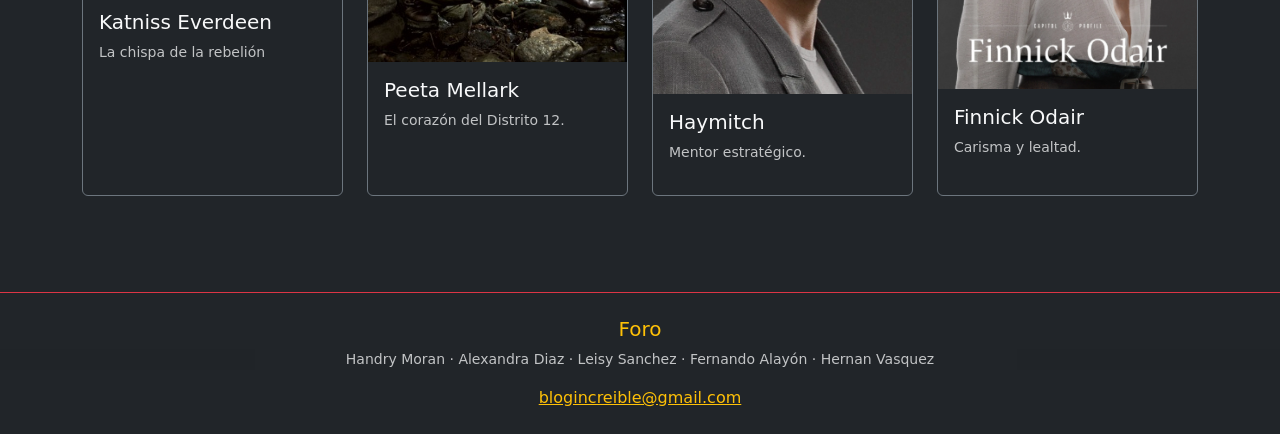
==== commit 25e4d1e2: "fix image size" ====
--- a/index.html
+++ b/index.html
@@ -39,14 +39,19 @@
         <div class="row g-3 align-items-center">
 
           <div class="col-md-5">
-            <img src="img/HungerGames7.jpg" class="img-fluid rounded">
+            <img src="img/HungerGames7.jpg" class="img-fluid rounded" style="max-height:400px; width:100%; object-fit: cover;">
           </div>
 
           <div class="col-md-7">
             <p>
               Los juegos del hambre es una novela distópica que sigue a Katniss
               Everdeen, una joven que vive en un país dividido en distritos
-              controlados por un gobierno autoritario...
+              controlados por un gobierno autoritario. Cada año, el Capitolio
+              obliga a los distritos a enviar participantes a un evento mortal
+              televisado. La historia destaca por su ritmo ágil, tensión
+              constante y crítica social hacia la desigualdad, el poder y el
+              espectáculo mediático. Suzanne Collins construye un mundo
+              convincente y un personaje principal fuerte y humano.
             </p>
 
             <p><strong>Autora:</strong> Suzanne Collins</p>
@@ -72,7 +77,7 @@
             <img src="img/img1.jpg" class="card-img-top">
             <div class="card-body">
               <h5>Los Juegos del Hambre (2012)</h5>
-              <p class="small text-light opacity-75">Katniss se ofrece como voluntaria en un juego mortal televisado.</p>
+              <p class="small text-light opacity-75"></p>Katniss se ofrece como voluntaria en un juego mortal televisado.</p>
             </div>
           </div>
         </div>
@@ -119,7 +124,7 @@
             <img src="img/katniss.jpg" class="card-img-top">
             <div class="card-body">
               <h5>Katniss Everdeen</h5>
-              <p class="small text-light opacity-75">
+              <p class="small text-light opacity-75">La chispa de la rebelión</p>  
             </div>
           </div>
         </div>
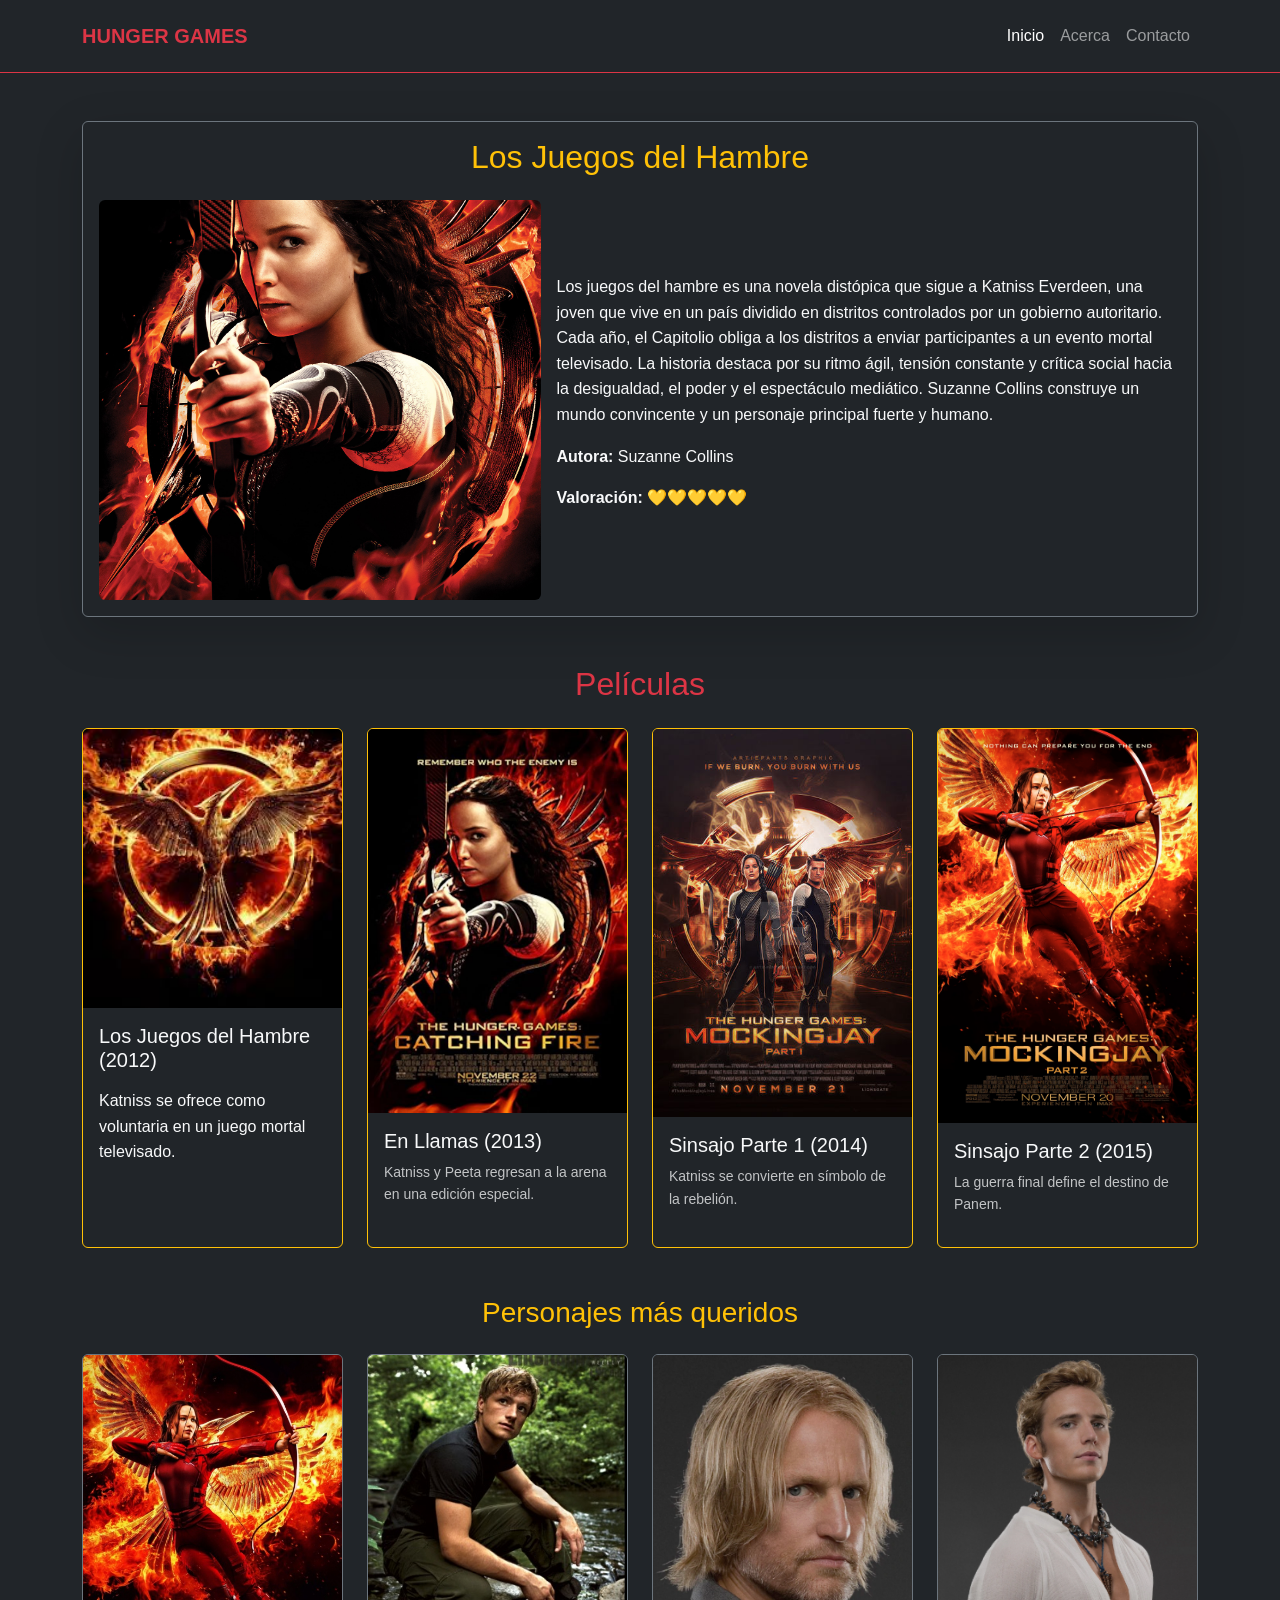
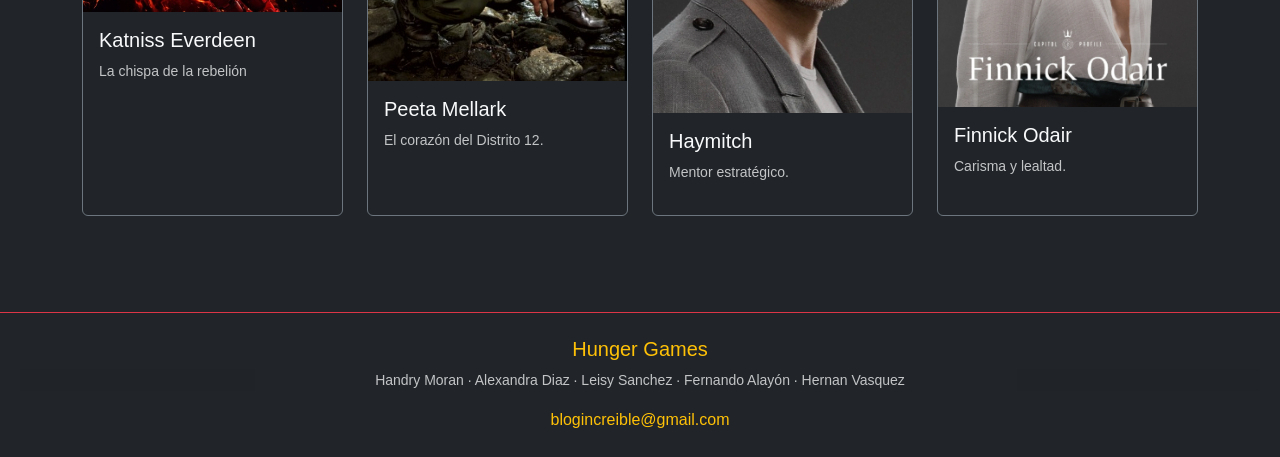
==== commit a61a78b8: "fix h1 style and img size" ====
--- a/index.html
+++ b/index.html
@@ -6,15 +6,14 @@
   <title>Foro - Juegos del Hambre</title>
 
   <link href="https://cdn.jsdelivr.net/npm/bootstrap@5.3.3/dist/css/bootstrap.min.css" rel="stylesheet">
-
-  <link rel="stylesheet" href="style1.css">
+  <link rel="stylesheet" href="style.css">
 </head>
 
 <body class="bg-dark text-light">
 
   <nav class="navbar navbar-expand-lg navbar-dark bg-dark border-bottom border-danger">
     <div class="container">
-      <a class="navbar-brand text-danger fw-bold" href="#">HUNGER GAMES</a>
+      <a class="navbar-brand text-danger fw-bold border-warning" href="index.html">HUNGER GAMES</a>
 
       <button class="navbar-toggler" type="button" data-bs-toggle="collapse" data-bs-target="#menu">
         <span class="navbar-toggler-icon"></span>
@@ -166,7 +165,7 @@
 
 
   <footer class="bg-dark text-center text-light py-4 border-top border-danger mt-5">
-    <h5 class="text-warning">Foro</h5>
+    <h5 class="text-warning">Hunger Games</h5>
 
     <p class="small bg-dark text-light opacity-75" >
       Handry Moran · Alexandra Diaz · Leisy Sanchez · Fernando Alayón · Hernan Vasquez
--- a/style.css
+++ b/style.css
@@ -0,0 +1,361 @@
+* {
+  margin: 0;
+  padding: 0;
+  box-sizing: border-box;
+}
+
+body {
+  font-family: Arial, sans-serif;
+  background: #0d0d0d;
+  color: #eaeaea;
+  line-height: 1.6;
+}
+
+.navbar {
+  display: flex;
+  justify-content: space-between;
+  align-items: center;
+  padding: 15px 30px;
+  background: #111;
+  border-bottom: 2px solid #b30000;
+}
+
+.navbar h1 {
+  text-shadow: 0 0 10px #ffcc00 !important;
+}
+
+.nav-links {
+  display: flex;
+  list-style: none;
+  gap: 20px;
+}
+
+.nav-links a {
+  text-decoration: none;
+  color: #eaeaea;
+  transition: 0.3s;
+}
+
+.nav-links a:hover {
+  color: #ffcc00;
+}
+
+main {
+  padding: 30px;
+}
+
+.movies-container {
+  padding: 20px;
+}
+
+.cards {
+  display: grid;
+  grid-template-columns: repeat(4, 1fr);
+  gap: 20px;
+}
+
+.extra-container {
+  margin-top: 40px;
+  display: flex;
+  justify-content: center;
+}
+
+.sidebar {
+  max-width: 400px;
+  background: #141414;
+  padding: 20px;
+  border-radius: 10px;
+}
+
+.extra-article img {
+  width: 100%;
+  border-radius: 10px;
+  margin: 10px 0;
+}
+
+.about-hero {
+  background: linear-gradient(
+    135deg,
+    rgba(179, 0, 0, 0.92),
+    rgba(22, 22, 22, 0.96)
+  );
+  padding: 45px 30px;
+  border-radius: 18px;
+  margin-bottom: 30px;
+  box-shadow: 0 14px 40px rgba(0, 0, 0, 0.35);
+}
+
+.about-hero h2 {
+  font-size: clamp(2rem, 2.6vw, 3rem);
+  margin-bottom: 15px;
+}
+
+.about-hero p {
+  max-width: 760px;
+  color: #f2f2f2;
+}
+
+.about-section {
+  display: grid;
+  grid-template-columns: repeat(auto-fit, minmax(260px, 1fr));
+  gap: 20px;
+  margin-bottom: 30px;
+}
+
+.about-card {
+  background: #121212;
+  border: 1px solid rgba(255, 204, 0, 0.12);
+  padding: 25px;
+  border-radius: 16px;
+}
+
+.about-card.full-width {
+  grid-column: 1 / -1;
+}
+
+.about-card h3 {
+  margin-bottom: 14px;
+  color: #ffcc00;
+}
+
+.about-card p,
+.about-card li {
+  color: #dcdcdc;
+  line-height: 1.7;
+}
+
+.about-list {
+  list-style: none;
+  display: grid;
+  gap: 12px;
+  padding: 0;
+}
+
+.about-list li {
+  background: #1b1b1b;
+  padding: 14px 16px;
+  border-radius: 12px;
+  border: 1px solid rgba(255, 255, 255, 0.06);
+}
+
+.team-section {
+  margin-bottom: 30px;
+}
+
+.team-grid {
+  display: grid;
+  gap: 20px;
+  grid-template-columns: repeat(auto-fit, minmax(200px, 1fr));
+}
+
+.team-card {
+  background: #141414;
+  border-radius: 16px;
+  padding: 24px;
+  border: 1px solid rgba(255, 204, 0, 0.14);
+  transition:
+    transform 0.25s ease,
+    background 0.25s ease;
+}
+
+.team-card:hover {
+  transform: translateY(-4px);
+  background: #1f1f1f;
+}
+
+.team-card h4 {
+  margin-bottom: 10px;
+}
+
+.team-card p {
+  color: #c8c8c8;
+}
+
+footer {
+  margin-top: 40px;
+  background: #111;
+  padding: 20px;
+  text-align: center;
+  border-top: 2px solid #b30000;
+}
+
+footer h2 {
+  color: #ffcc00;
+}
+
+footer ul {
+  list-style: none;
+  margin: 10px 0;
+}
+
+footer a {
+  color: #ffcc00;
+  text-decoration: none;
+}
+
+@media (max-width: 768px) {
+    .cards {
+        grid-template-columns: 1fr;
+    }
+}
+
+.social-icon {
+  transition: all 0,3s ease;
+}
+
+.social-icon:hover {
+  color: #ffcc00 !important; 
+  transform: scale(1.2);
+  
+}
+
+.mapa {
+  background: #141414;
+  padding: 20px;
+  border-radius: 10px;
+}
+
+.mapa iframe {
+  border-radius: 10px;
+  margin-top: 10px;
+  border: 2px solid yellow;
+}
+
+.AboutUs h2 {
+  margin-bottom: 10px;
+  color: #a70101;
+}
+
+.AboutUs p {
+  color: #555;
+}
+
+
+.authorsSection h3 {
+  text-align: center;
+  margin-bottom: 15px;
+  color: #333;
+}
+
+.authorsSection ul {
+  list-style: none;
+}
+
+.authorsSection li {
+  background: #f0f0f0;
+  margin: 8px 0;
+  padding: 10px;
+  border-radius: 8px;
+  text-align: center;
+  transition: 0.3s;
+  color: #0d0d0d;
+}
+
+.authorsSection li:hover {
+  background: #242424;
+  cursor: pointer;
+  color: #ffffff;
+}
+
+.characters-section {
+    margin-top: 30px;
+    border-top: 2px solid #708250; 
+    padding-top: 20px;
+}
+
+.extra-article img {
+    width: 100%; 
+    max-width: 400px; 
+    height: auto;
+    border-radius: 8px; 
+    display: block;
+    margin: 10px auto;
+}
+
+figcaption {
+    text-align: center;
+    font-style: italic;
+    color: #ffd6d6;
+    margin-bottom: 15px;
+}
+
+.extra-article h4 {
+    color: #ff0000; 
+    font-size: 1.4rem;
+    margin-bottom: 10px;
+}
+
+.menu-icon {
+  display: none;
+  font-size: 26px;
+  cursor: pointer;
+  color: #ffcc00;
+}
+
+#menu-toggle {
+  display: none;
+}
+
+.main-layout {
+  display: grid;
+  grid-template-columns: 3fr 1fr;
+  gap: 30px;
+  padding: 30px;
+}
+
+
+.card-review {
+  align-items: center;
+}
+
+.card-review img {
+  max-width: 260px;
+  object-fit: cover;
+}
+
+
+.sidebar {
+  position: sticky;
+  top: 90px;
+}
+
+@media (max-width: 900px) {
+  .main-layout {
+    grid-template-columns: 1fr;
+  }
+
+  .sidebar {
+    position: static;
+  }
+}
+
+@media (max-width: 768px) {
+
+  .menu-icon {
+    display: block;
+  }
+
+  .nav-links {
+    position: absolute;
+    top: 70px;
+    left: 0;
+    width: 100%;
+    background: #111;
+    flex-direction: column;
+    align-items: center;
+    padding: 20px 0;
+
+    transform: translateY(-200%);
+    transition: 0.3s;
+  }
+
+
+  .card-review {
+    flex-direction: column;
+    text-align: center;
+  }
+
+  .card-review img {
+    max-width: 100%;
+  }
+}
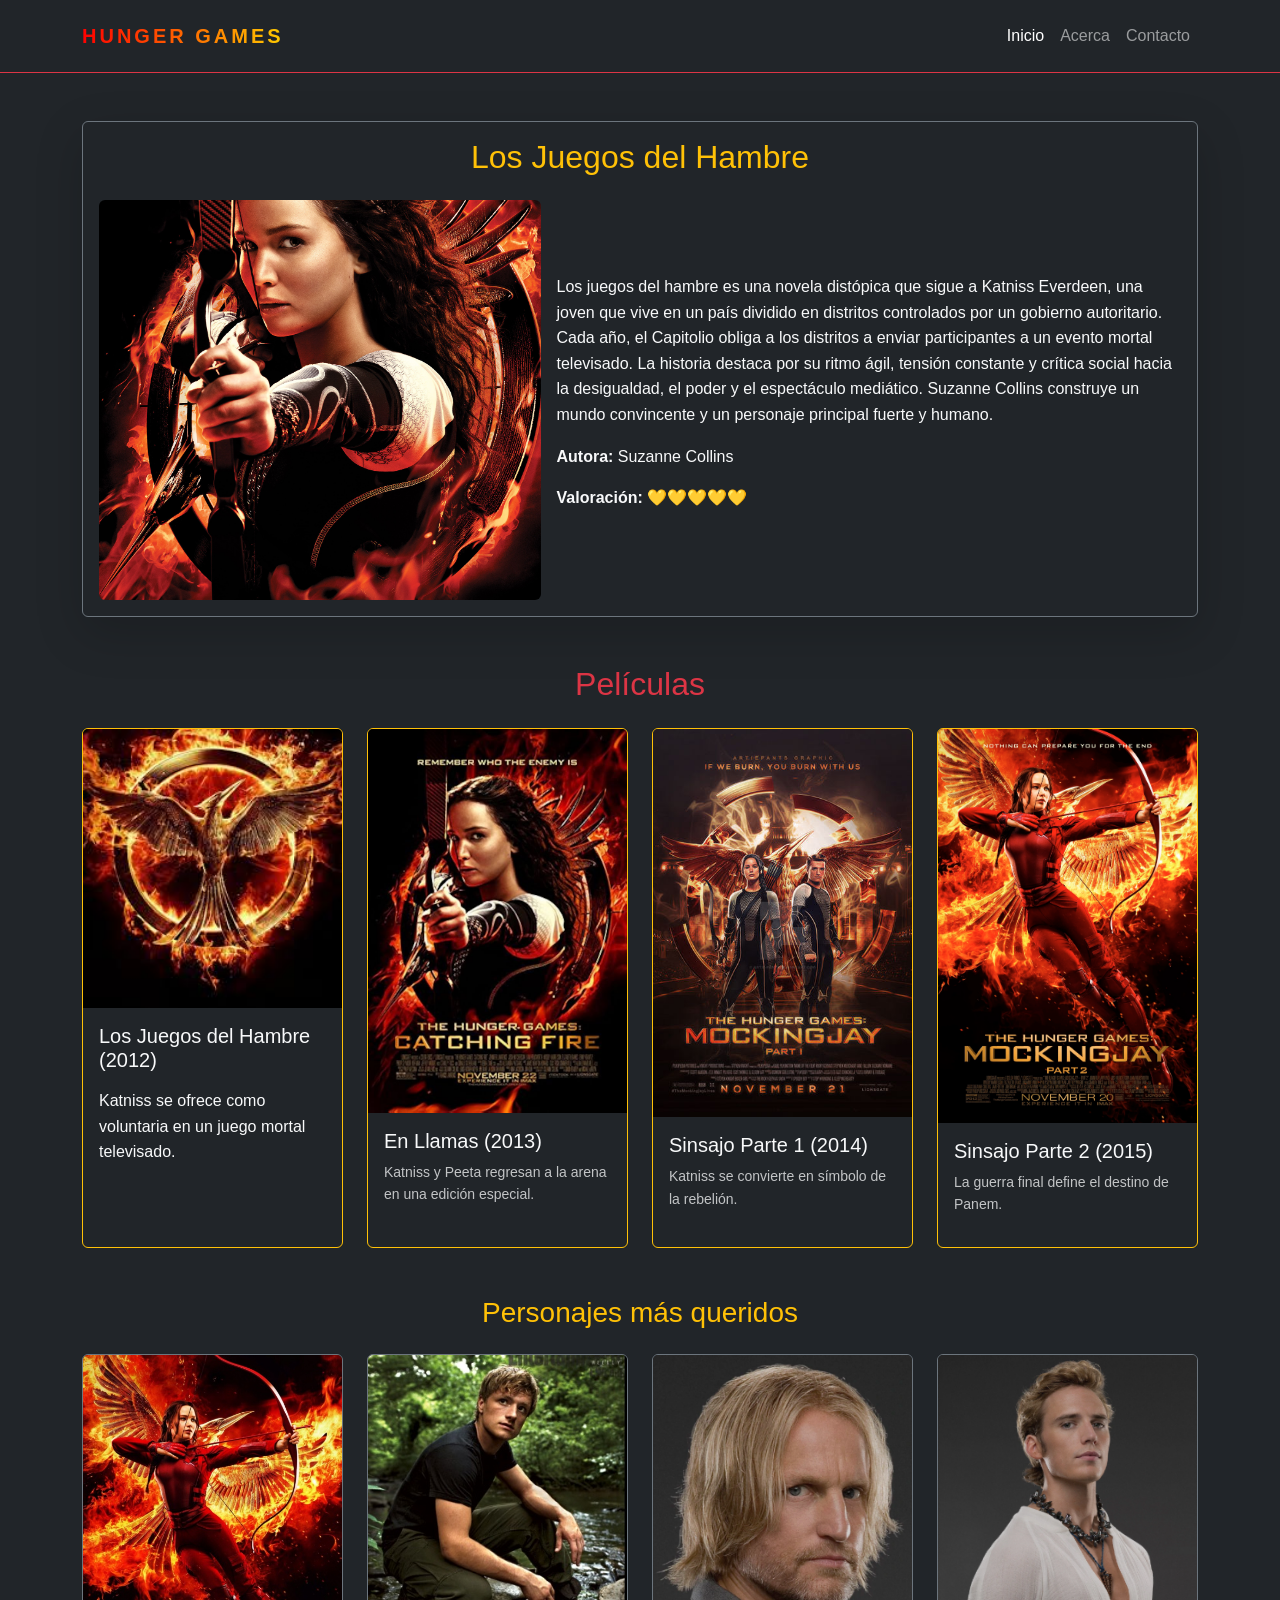
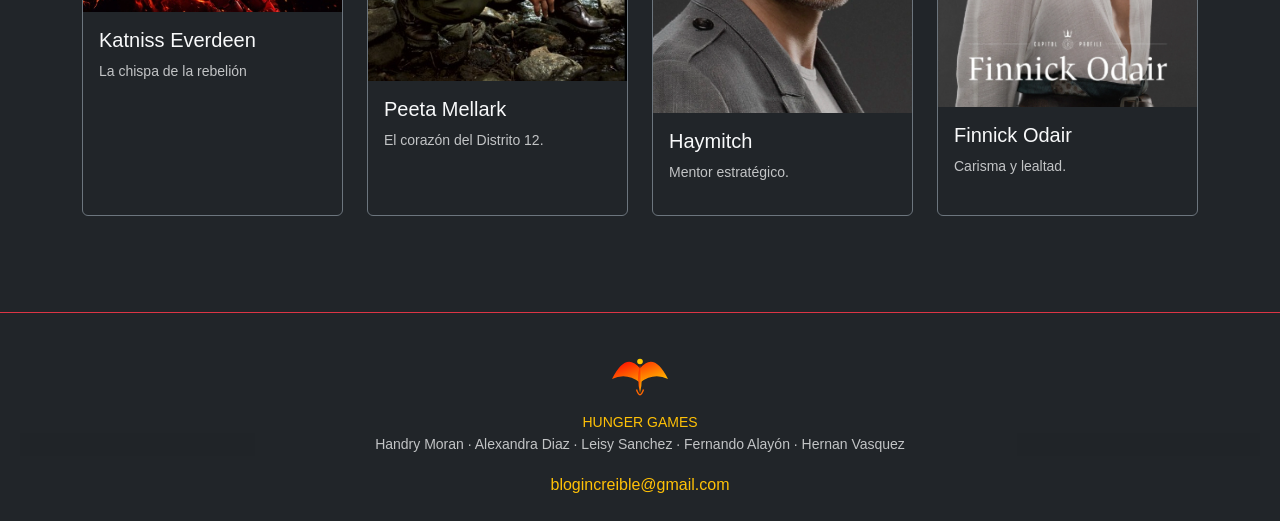
==== commit 65aea80c: "add svg icon to footer and new style to tag brand into navbar" ====
--- a/index.html
+++ b/index.html
@@ -1,5 +1,6 @@
 <!DOCTYPE html>
 <html lang="es">
+
 <head>
   <meta charset="UTF-8">
   <meta name="viewport" content="width=device-width, initial-scale=1.0">
@@ -13,7 +14,9 @@
 
   <nav class="navbar navbar-expand-lg navbar-dark bg-dark border-bottom border-danger">
     <div class="container">
-      <a class="navbar-brand text-danger fw-bold border-warning" href="index.html">HUNGER GAMES</a>
+      <a class="navbar-brand" href="#">
+        HUNGER <span class="text-warning">GAMES</span>
+      </a>
 
       <button class="navbar-toggler" type="button" data-bs-toggle="collapse" data-bs-target="#menu">
         <span class="navbar-toggler-icon"></span>
@@ -38,7 +41,8 @@
         <div class="row g-3 align-items-center">
 
           <div class="col-md-5">
-            <img src="img/HungerGames7.jpg" class="img-fluid rounded" style="max-height:400px; width:100%; object-fit: cover;">
+            <img src="img/HungerGames7.jpg" class="img-fluid rounded"
+              style="max-height:400px; width:100%; object-fit: cover;">
           </div>
 
           <div class="col-md-7">
@@ -65,7 +69,7 @@
       </div>
     </section>
 
-  
+
     <section class="mb-5">
       <h2 class="text-center text-danger mb-4">Películas</h2>
 
@@ -76,7 +80,8 @@
             <img src="img/img1.jpg" class="card-img-top">
             <div class="card-body">
               <h5>Los Juegos del Hambre (2012)</h5>
-              <p class="small text-light opacity-75"></p>Katniss se ofrece como voluntaria en un juego mortal televisado.</p>
+              <p class="small text-light opacity-75"></p>Katniss se ofrece como voluntaria en un juego mortal
+              televisado.</p>
             </div>
           </div>
         </div>
@@ -123,7 +128,7 @@
             <img src="img/katniss.jpg" class="card-img-top">
             <div class="card-body">
               <h5>Katniss Everdeen</h5>
-              <p class="small text-light opacity-75">La chispa de la rebelión</p>  
+              <p class="small text-light opacity-75">La chispa de la rebelión</p>
             </div>
           </div>
         </div>
@@ -165,9 +170,30 @@
 
 
   <footer class="bg-dark text-center text-light py-4 border-top border-danger mt-5">
-    <h5 class="text-warning">Hunger Games</h5>
-
-    <p class="small bg-dark text-light opacity-75" >
+    <div class="d-flex flex-column align-items-center">
+
+      <svg class="phoenix-logo" viewBox="0 0 200 200" width="70" height="70" xmlns="http://www.w3.org/2000/svg">
+        <defs>
+          <linearGradient id="fireGradient" x1="0%" y1="0%" x2="100%" y2="100%">
+            <stop offset="0%" stop-color="#ff0000" />
+            <stop offset="50%" stop-color="#ff6600" />
+            <stop offset="100%" stop-color="#ffcc00" />
+          </linearGradient>
+        </defs>
+
+
+        <path d="M20 120 Q60 40 100 90 Q140 40 180 120 Q140 100 100 130 Q60 100 20 120 Z" fill="url(#fireGradient)" />
+
+        <path d="M100 80 Q110 120 100 160 Q90 120 100 80 Z" fill="url(#fireGradient)" />
+
+        <circle cx="100" cy="70" r="8" fill="#ffcc00" />
+        <path d="M90 150 Q100 180 110 150" stroke="#ff6600" stroke-width="4" fill="none" />
+      </svg>
+
+      <span class="text-warning small mt-1">HUNGER GAMES</span>
+
+    </div>
+    <p class="small bg-dark text-light opacity-75">
       Handry Moran · Alexandra Diaz · Leisy Sanchez · Fernando Alayón · Hernan Vasquez
     </p>
 
@@ -179,4 +205,5 @@
   <script src="https://cdn.jsdelivr.net/npm/bootstrap@5.3.3/dist/js/bootstrap.bundle.min.js"></script>
 
 </body>
+
 </html>
--- a/style.css
+++ b/style.css
@@ -358,4 +358,14 @@
   .card-review img {
     max-width: 100%;
   }
-}+}
+
+.navbar-brand {
+  font-weight: 900;
+  letter-spacing: 3px;
+  text-transform: uppercase;
+  background: linear-gradient(90deg, #ff0000, #ffcc00);
+  -webkit-background-clip: text;
+  -webkit-text-fill-color: transparent;
+  position: relative;
+}
